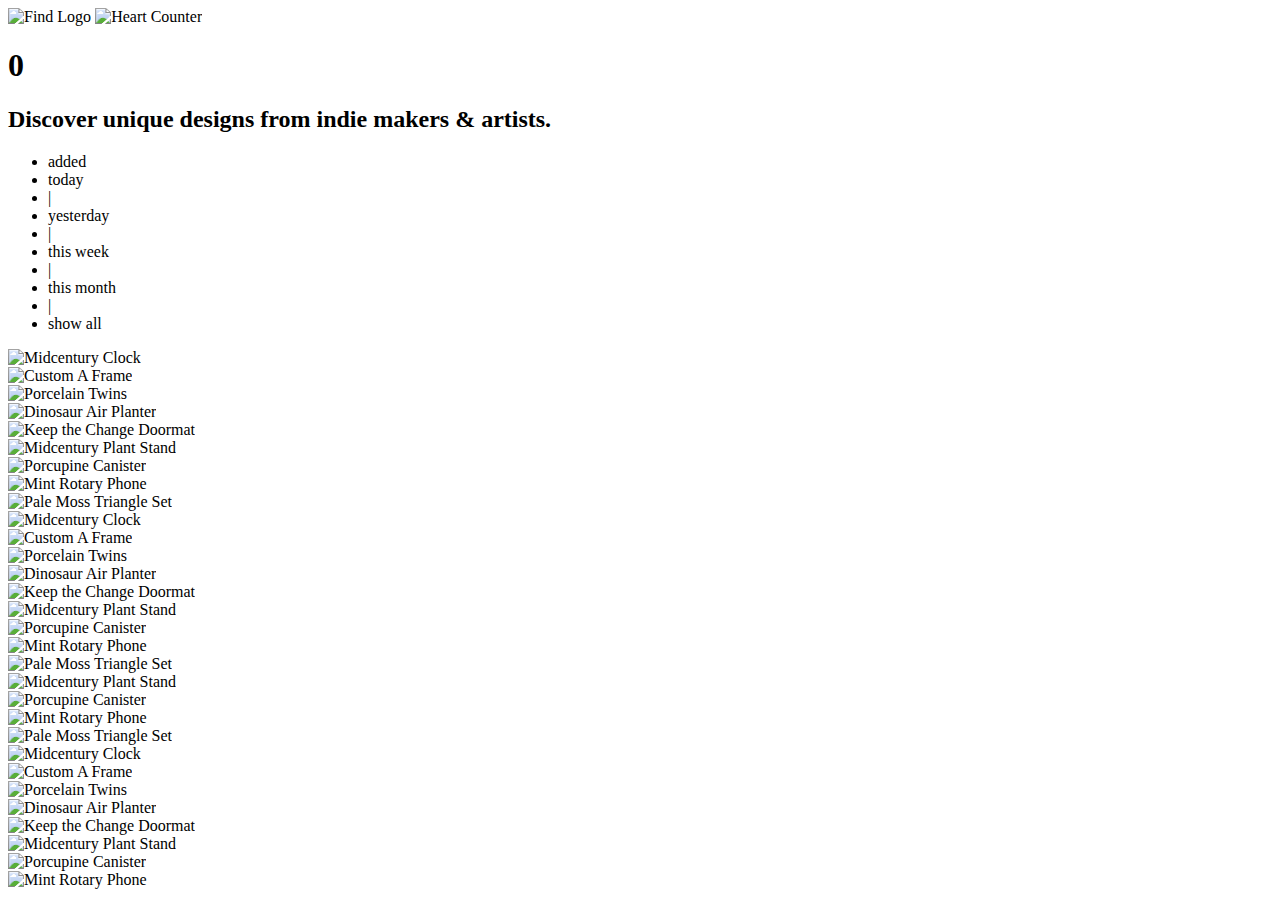
==== index.html @ 9d2da2a3 "adding files" ====
<!DOCTYPE html>
<html>
   <head>
      <meta charset="utf-8">
      <meta name="viewport" content="width=device-width, initial-scale=1">
      <title>find</title>
      <link href='http://fonts.googleapis.com/css?family=Lato' rel='stylesheet' type='text/css'>
      <link href='http://fonts.googleapis.com/css?family=Oswald' rel='stylesheet' type='text/css'>
      <link rel="stylesheet" href="assets/stylesheets/styles.css">
   </head>
   <body>
    <div class="container">
      <header>
        <img src="assets/images/logo.png" alt="Find Logo" />
        <img src="assets/images/filledheart.png" alt="Heart Counter" />
        <h1>0</h1>
        <div class="slogan">
          <h2>Discover unique designs from indie makers & artists.</h2>
          </div>

      </header>
      <div class="sort">
        <ul>
          <li><span class="added">added</span></li>
          <li>today</li>
          <li>|</li>
          <li><span class="yesterday">yesterday</span></li>
          <li>|</li>
          <li>this week</li>
          <li>|</li>
          <li>this month</li>
          <li>|</li>
          <li>show all</li>
        </ul>
      </div>
          <div class="imagecontainer">
            <img src="assets/images/alarmclock.jpg" alt="Midcentury Clock" />
          </div>
          <div class="imagecontainer">
            <img src="assets/images/chiaozza.jpg" alt="Custom A Frame"/>
          </div>
          <div class="imagecontainer">
            <img src="assets/images/earthsea3.png" alt="Porcelain Twins"/>
          </div>
           <div class="imagecontainer">
            <img src="assets/images/esw.png" alt="Dinosaur Air Planter"/>
          </div>
          <div class="imagecontainer">
            <img src="assets/images/doormat.png" alt="Keep the Change Doormat"/>
          </div>
          <div class="imagecontainer">
            <img src="assets/images/planter.jpg" alt="Midcentury Plant Stand"/>
          </div>
           <div class="imagecontainer">
            <img src="assets/images/porcupine.jpg" alt="Porcupine Canister"/>
          </div>
          <div class="imagecontainer">
            <img src="assets/images/telephone.jpg" alt="Mint Rotary Phone"/>
          </div>
          <div class="imagecontainer">
            <img src="assets/images/triangles.png" alt="Pale Moss Triangle Set"/>
          </div>
          <div class="imagecontainer">
            <img src="assets/images/alarmclock.jpg" alt="Midcentury Clock" />
          </div>
          <div class="imagecontainer">
            <img src="assets/images/chiaozza.jpg" alt="Custom A Frame"/>
          </div>
          <div class="imagecontainer">
            <img src="assets/images/earthsea3.png" alt="Porcelain Twins"/>
          </div>
           <div class="imagecontainer">
            <img src="assets/images/esw.png" alt="Dinosaur Air Planter"/>
          </div>
          <div class="imagecontainer">
            <img src="assets/images/doormat.png" alt="Keep the Change Doormat"/>
          </div>
          <div class="imagecontainer">
            <img src="assets/images/planter.jpg" alt="Midcentury Plant Stand"/>
          </div>
           <div class="imagecontainer">
            <img src="assets/images/porcupine.jpg" alt="Porcupine Canister"/>
          </div>
          <div class="imagecontainer">
            <img src="assets/images/telephone.jpg" alt="Mint Rotary Phone"/>
          </div>
          <div class="imagecontainer">
            <img src="assets/images/triangles.png" alt="Pale Moss Triangle Set"/>
          </div>
          <div class="imagecontainer">
            <img src="assets/images/planter.jpg" alt="Midcentury Plant Stand"/>
          </div>
           <div class="imagecontainer">
            <img src="assets/images/porcupine.jpg" alt="Porcupine Canister"/>
          </div>
          <div class="imagecontainer">
            <img src="assets/images/telephone.jpg" alt="Mint Rotary Phone"/>
          </div>
          <div class="imagecontainer">
            <img src="assets/images/triangles.png" alt="Pale Moss Triangle Set"/>
          </div>
          <div class="imagecontainer">
            <img src="assets/images/alarmclock.jpg" alt="Midcentury Clock" />
          </div>
          <div class="imagecontainer">
            <img src="assets/images/chiaozza.jpg" alt="Custom A Frame"/>
          </div>
          <div class="imagecontainer">
            <img src="assets/images/earthsea3.png" alt="Porcelain Twins"/>
          </div>
           <div class="imagecontainer">
            <img src="assets/images/esw.png" alt="Dinosaur Air Planter"/>
          </div>
          <div class="imagecontainer">
            <img src="assets/images/doormat.png" alt="Keep the Change Doormat"/>
          </div>
          <div class="imagecontainer">
            <img src="assets/images/planter.jpg" alt="Midcentury Plant Stand"/>
          </div>
           <div class="imagecontainer">
            <img src="assets/images/porcupine.jpg" alt="Porcupine Canister"/>
          </div>
          <div class="imagecontainer">
            <img src="assets/images/telephone.jpg" alt="Mint Rotary Phone"/>
          </div>
    </div>
   </body>
</html>
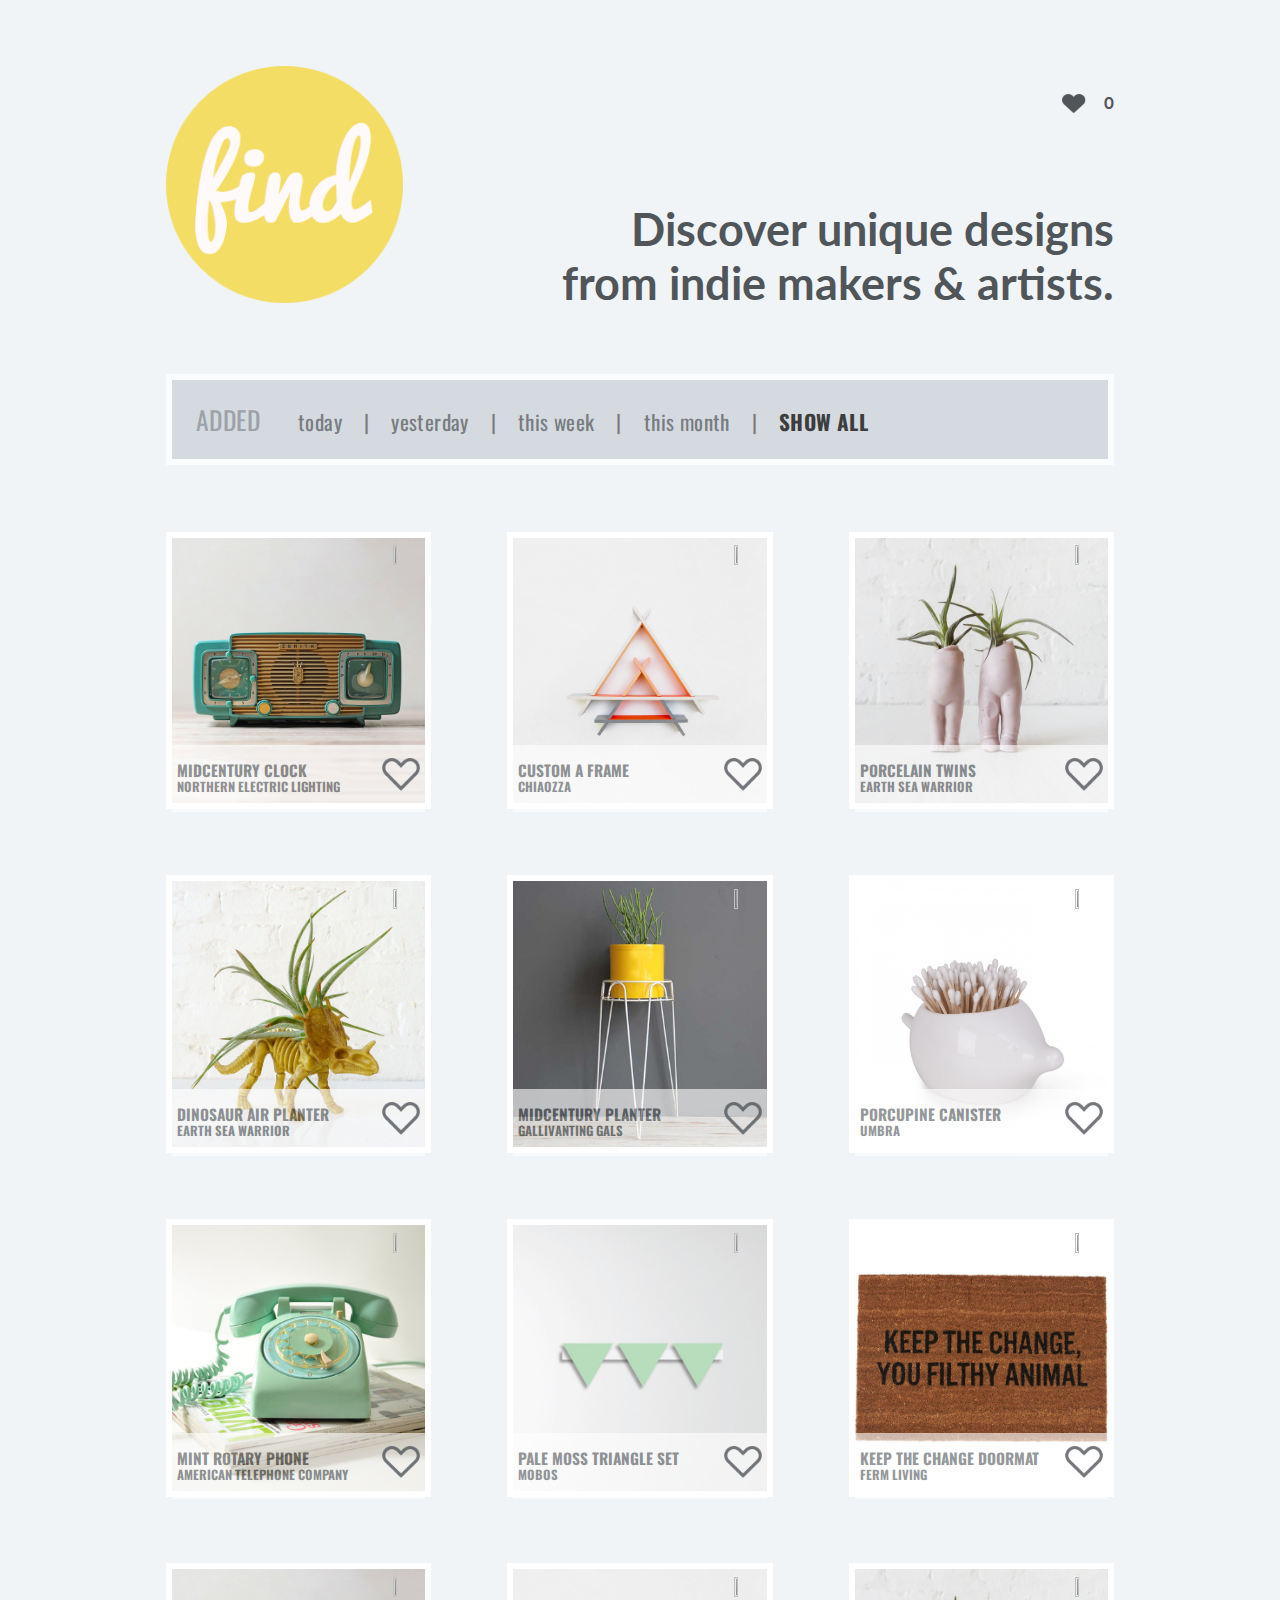
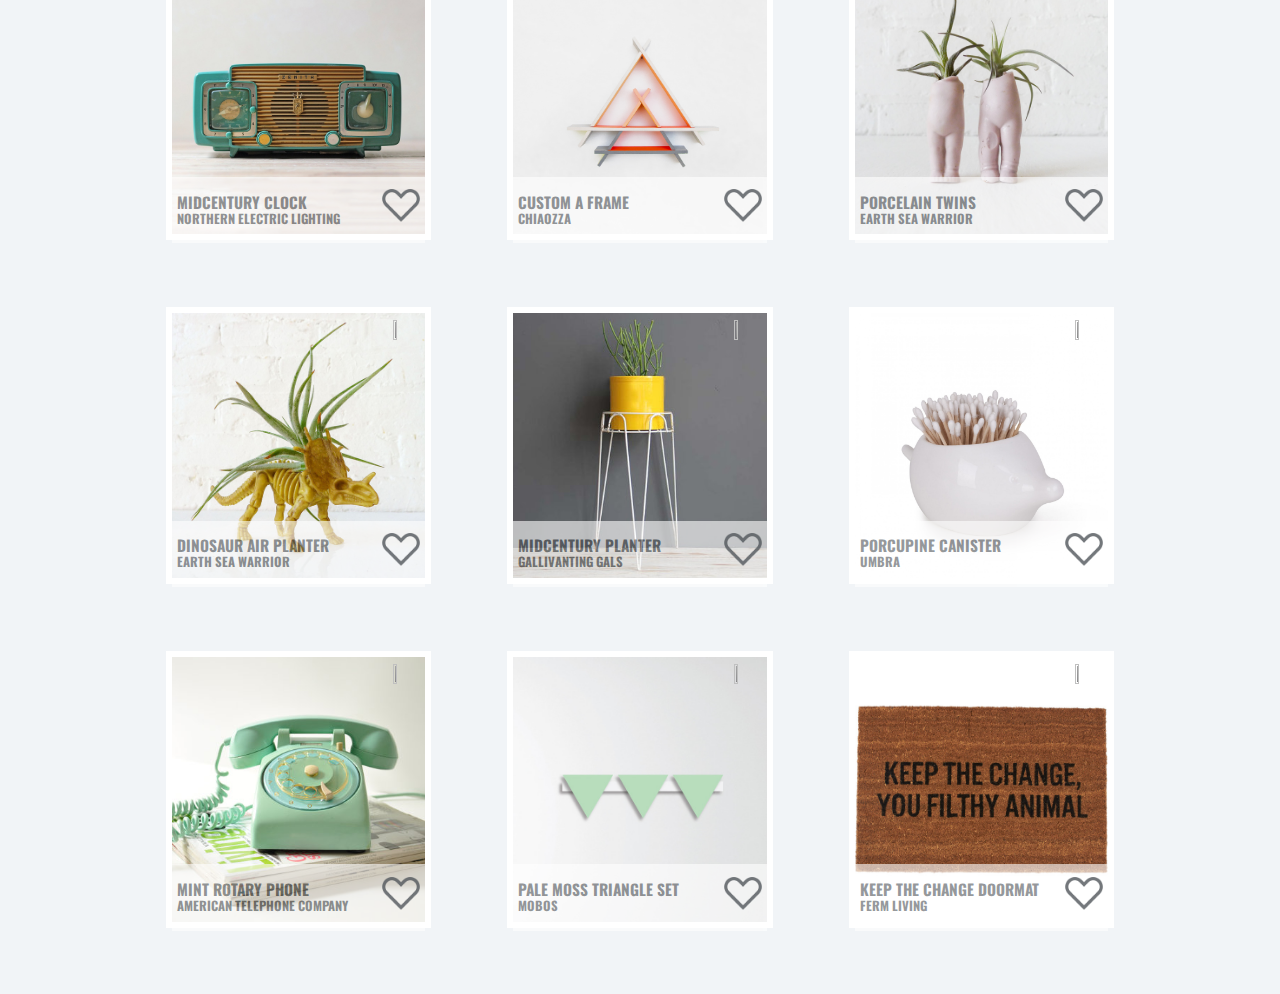
==== commit cfc84b2d: "adding all files" ====
--- a/index.html
+++ b/index.html
@@ -9,121 +9,392 @@
       <link rel="stylesheet" href="assets/stylesheets/styles.css">
    </head>
    <body>
-    <div class="container">
-      <header>
-        <img src="assets/images/logo.png" alt="Find Logo" />
-        <img src="assets/images/filledheart.png" alt="Heart Counter" />
-        <h1>0</h1>
-        <div class="slogan">
-          <h2>Discover unique designs from indie makers & artists.</h2>
-          </div>
-
-      </header>
-      <div class="sort">
-        <ul>
-          <li><span class="added">added</span></li>
-          <li>today</li>
-          <li>|</li>
-          <li><span class="yesterday">yesterday</span></li>
-          <li>|</li>
-          <li>this week</li>
-          <li>|</li>
-          <li>this month</li>
-          <li>|</li>
-          <li>show all</li>
-        </ul>
+      <div class="container">
+         <header>
+            <div class="logo">
+               <img src="assets/images/logo.png" alt="Find Logo"/>
+            </div>
+            <div class="counter">
+               <a href="favorites/index.html">
+                  <img src="assets/images/filledheart.png" />
+                  <h1>0</h1>
+               </a>
+            </div>
+            <div class="slogan">
+               <h2>Discover unique designs from indie makers & artists.</h2>
+            </div>
+         </header>
+         <div class="sort">
+            <ul>
+               <li><span class="added">added</li>
+               <li><a href="today/index.html">today</a></li>
+               <li>|</li>
+               <li>yesterday</li>
+               <li>|</li>
+               <li>this week</li>
+               <li>|</li>
+               <li>this month</li>
+               <li>|</li>
+               <li><span class="yesterday">show all</li>
+            </ul>
+         </div>
+           <div class="imagecontainer">
+
+
+            <a href="productview/index.html">
+              <img src="assets/images/alarmclock.jpg" alt="Midcentury Clock" />
+            </a>
+            <div class="expand">
+               <a href="productview/index.html">
+               <img src="assets/images/expand.png"></a>
+            </div>
+            <div class="productoverlay">
+               <p>
+               <h3>
+                  <a href="productview/index.html">
+                     Midcentury Clock
+               </h3>
+               <h4>Northern Electric Lighting</a></h4>
+               </p>
+            </div>
+            <div class="like">
+               <a href="likeproduct/index.html">
+                 <img src="assets/images/emptyheart.png" />
+               </a>
+            </div>
+         </div>
+
+
+
+
+         <div class="imagecontainer">
+            <a href="productview/index.html">
+            <img src="assets/images/chiaozza.jpg" alt="Custom A Frame" /></a>
+            <div class="expand">
+               <a href="productview/index.html">
+               <img src="assets/images/expand.png"></a>
+            </div>
+            <div class="productoverlay">
+               <p>
+               <h3>
+                  <a href="productview/index.html">
+                     Custom A Frame
+               </h3>
+               <h4>Chiaozza</a></h4>
+               </p>
+            </div>
+            <div class="like">
+               <img src="assets/images/emptyheart.png" />
+            </div>
+
+
+         </div><div class="imagecontainer">
+            <a href="productview/index.html">
+            <img src="assets/images/esw.png" alt="Porcelain Twins" /></a>
+            <div class="expand">
+               <a href="productview/index.html">
+               <img src="assets/images/expand.png"></a>
+            </div>
+            <div class="productoverlay">
+               <p>
+               <h3>
+                  <a href="productview/index.html">
+                     Porcelain Twins
+               </h3>
+               <h4>Earth Sea Warrior</a></h4>
+               </p>
+            </div>
+            <div class="like">
+               <img src="assets/images/emptyheart.png" />
+            </div>
+         </div><div class="imagecontainer">
+            <a href="productview/index.html">
+            <img src="assets/images/earthsea3.png" alt="Dinosaur Air Planter" /></a>
+            <div class="expand">
+               <a href="productview/index.html">
+               <img src="assets/images/expand.png"></a>
+            </div>
+            <div class="productoverlay">
+               <p>
+               <h3>
+                  <a href="productview/index.html">
+                     Dinosaur Air Planter
+               </h3>
+               <h4>Earth Sea Warrior</a></h4>
+               </p>
+            </div>
+            <div class="like">
+               <img src="assets/images/emptyheart.png" />
+            </div>
+         </div><div class="imagecontainer">
+            <a href="productview/index.html">
+            <img src="assets/images/planter.jpg" alt="Midcentury Planter" /></a>
+            <div class="expand">
+               <a href="productview/index.html">
+               <img src="assets/images/expand.png"></a>
+            </div>
+            <div class="productoverlay">
+               <p>
+               <h3>
+                  <a href="productview/index.html">
+                     Midcentury Planter
+               </h3>
+               <h4>Gallivanting Gals</a></h4>
+               </p>
+            </div>
+            <div class="like">
+               <img src="assets/images/emptyheart.png" />
+            </div>
+         </div><div class="imagecontainer">
+            <a href="productview/index.html">
+            <img src="assets/images/porcupine.jpg" alt="Porcupine Canister" /></a>
+            <div class="expand">
+               <a href="productview/index.html">
+               <img src="assets/images/expand.png"></a>
+            </div>
+            <div class="productoverlay">
+               <p>
+               <h3>
+                  <a href="productview/index.html">
+                     Porcupine Canister
+               </h3>
+               <h4>Umbra</a></h4>
+               </p>
+            </div>
+            <div class="like">
+               <img src="assets/images/emptyheart.png" />
+            </div>
+         </div><div class="imagecontainer">
+            <a href="productview/index.html">
+            <img src="assets/images/telephone.jpg" alt="Mint Rotary Phone" /></a>
+            <div class="expand">
+               <a href="productview/index.html">
+               <img src="assets/images/expand.png"></a>
+            </div>
+            <div class="productoverlay">
+               <p>
+               <h3>
+                  <a href="productview/index.html">
+                     Mint Rotary Phone
+               </h3>
+               <h4>American Telephone Company</a></h4>
+               </p>
+            </div>
+            <div class="like">
+               <img src="assets/images/emptyheart.png" />
+            </div>
+         </div><div class="imagecontainer">
+            <a href="productview/index.html">
+            <img src="assets/images/triangles.png" alt="Pale Moss Triangle Set" /></a>
+            <div class="expand">
+               <a href="productview/index.html">
+               <img src="assets/images/expand.png"></a>
+            </div>
+            <div class="productoverlay">
+               <p>
+               <h3>
+                  <a href="productview/index.html">
+                     Pale Moss Triangle Set
+               </h3>
+               <h4>MOBOS</a></h4>
+               </p>
+            </div>
+            <div class="like">
+               <img src="assets/images/emptyheart.png" />
+            </div>
+         </div><div class="imagecontainer">
+            <a href="productview/index.html">
+            <img src="assets/images/doormat.png" alt="Keep the Change Doormat" /></a>
+            <div class="expand">
+               <a href="productview/index.html">
+               <img src="assets/images/expand.png"></a>
+            </div>
+            <div class="productoverlay">
+               <p>
+               <h3>
+                  <a href="productview/index.html">
+                     Keep the Change Doormat
+               </h3>
+               <h4>Ferm Living</a></h4>
+               </p>
+            </div>
+            <div class="like">
+               <img src="assets/images/emptyheart.png" />
+            </div>
+         </div> <div class="imagecontainer">
+            <a href="productview/index.html">
+            <img src="assets/images/alarmclock.jpg" alt="Midcentury Clock" /></a>
+            <div class="expand">
+               <a href="productview/index.html">
+               <img src="assets/images/expand.png"></a>
+            </div>
+            <div class="productoverlay">
+               <p>
+               <h3>
+                  <a href="productview/index.html">
+                     Midcentury Clock
+               </h3>
+               <h4>Northern Electric Lighting</a></h4>
+               </p>
+            </div>
+            <div class="like">
+               <img src="assets/images/emptyheart.png" />
+            </div>
+         </div>
+         <div class="imagecontainer">
+            <a href="productview/index.html">
+            <img src="assets/images/chiaozza.jpg" alt="Custom A Frame" /></a>
+            <div class="expand">
+               <a href="productview/index.html">
+               <img src="assets/images/expand.png"></a>
+            </div>
+            <div class="productoverlay">
+               <p>
+               <h3>
+                  <a href="productview/index.html">
+                     Custom A Frame
+               </h3>
+               <h4>Chiaozza</a></h4>
+               </p>
+            </div>
+            <div class="like">
+               <img src="assets/images/emptyheart.png" />
+            </div>
+         </div><div class="imagecontainer">
+            <a href="productview/index.html">
+            <img src="assets/images/esw.png" alt="Porcelain Twins" /></a>
+            <div class="expand">
+               <a href="productview/index.html">
+               <img src="assets/images/expand.png"></a>
+            </div>
+            <div class="productoverlay">
+               <p>
+               <h3>
+                  <a href="productview/index.html">
+                     Porcelain Twins
+               </h3>
+               <h4>Earth Sea Warrior</a></h4>
+               </p>
+            </div>
+            <div class="like">
+               <img src="assets/images/emptyheart.png" />
+            </div>
+         </div><div class="imagecontainer">
+            <a href="productview/index.html">
+            <img src="assets/images/earthsea3.png" alt="Dinosaur Air Planter" /></a>
+            <div class="expand">
+               <a href="productview/index.html">
+               <img src="assets/images/expand.png"></a>
+            </div>
+            <div class="productoverlay">
+               <p>
+               <h3>
+                  <a href="productview/index.html">
+                     Dinosaur Air Planter
+               </h3>
+               <h4>Earth Sea Warrior</a></h4>
+               </p>
+            </div>
+            <div class="like">
+               <img src="assets/images/emptyheart.png" />
+            </div>
+         </div><div class="imagecontainer">
+            <a href="productview/index.html">
+            <img src="assets/images/planter.jpg" alt="Midcentury Planter" /></a>
+            <div class="expand">
+               <a href="productview/index.html">
+               <img src="assets/images/expand.png"></a>
+            </div>
+            <div class="productoverlay">
+               <p>
+               <h3>
+                  <a href="productview/index.html">
+                     Midcentury Planter
+               </h3>
+               <h4>Gallivanting Gals</a></h4>
+               </p>
+            </div>
+            <div class="like">
+               <img src="assets/images/emptyheart.png" />
+            </div>
+         </div><div class="imagecontainer">
+            <a href="productview/index.html">
+            <img src="assets/images/porcupine.jpg" alt="Porcupine Canister" /></a>
+            <div class="expand">
+               <a href="productview/index.html">
+               <img src="assets/images/expand.png"></a>
+            </div>
+            <div class="productoverlay">
+               <p>
+               <h3>
+                  <a href="productview/index.html">
+                     Porcupine Canister
+               </h3>
+               <h4>Umbra</a></h4>
+               </p>
+            </div>
+            <div class="like">
+               <img src="assets/images/emptyheart.png" />
+            </div>
+         </div><div class="imagecontainer">
+            <a href="productview/index.html">
+            <img src="assets/images/telephone.jpg" alt="Mint Rotary Phone" /></a>
+            <div class="expand">
+               <a href="productview/index.html">
+               <img src="assets/images/expand.png"></a>
+            </div>
+            <div class="productoverlay">
+               <p>
+               <h3>
+                  <a href="productview/index.html">
+                     Mint Rotary Phone
+               </h3>
+               <h4>American Telephone Company</a></h4>
+               </p>
+            </div>
+            <div class="like">
+               <img src="assets/images/emptyheart.png" />
+            </div>
+         </div><div class="imagecontainer">
+            <a href="productview/index.html">
+            <img src="assets/images/triangles.png" alt="Pale Moss Triangle Set" /></a>
+            <div class="expand">
+               <a href="productview/index.html">
+               <img src="assets/images/expand.png"></a>
+            </div>
+            <div class="productoverlay">
+               <p>
+               <h3>
+                  <a href="productview/index.html">
+                     Pale Moss Triangle Set
+               </h3>
+               <h4>MOBOS</a></h4>
+               </p>
+            </div>
+            <div class="like">
+               <img src="assets/images/emptyheart.png" />
+            </div>
+         </div><div class="imagecontainer">
+            <a href="productview/index.html">
+            <img src="assets/images/doormat.png" alt="Keep the Change Doormat" /></a>
+            <div class="expand">
+               <a href="productview/index.html">
+               <img src="assets/images/expand.png"></a>
+            </div>
+            <div class="productoverlay">
+               <p>
+               <h3>
+                  <a href="productview/index.html">
+                     Keep the Change Doormat
+               </h3>
+               <h4>Ferm Living</a></h4>
+               </p>
+            </div>
+            <div class="like">
+               <img src="assets/images/emptyheart.png" />
+            </div>
+         </div>
       </div>
-          <div class="imagecontainer">
-            <img src="assets/images/alarmclock.jpg" alt="Midcentury Clock" />
-          </div>
-          <div class="imagecontainer">
-            <img src="assets/images/chiaozza.jpg" alt="Custom A Frame"/>
-          </div>
-          <div class="imagecontainer">
-            <img src="assets/images/earthsea3.png" alt="Porcelain Twins"/>
-          </div>
-           <div class="imagecontainer">
-            <img src="assets/images/esw.png" alt="Dinosaur Air Planter"/>
-          </div>
-          <div class="imagecontainer">
-            <img src="assets/images/doormat.png" alt="Keep the Change Doormat"/>
-          </div>
-          <div class="imagecontainer">
-            <img src="assets/images/planter.jpg" alt="Midcentury Plant Stand"/>
-          </div>
-           <div class="imagecontainer">
-            <img src="assets/images/porcupine.jpg" alt="Porcupine Canister"/>
-          </div>
-          <div class="imagecontainer">
-            <img src="assets/images/telephone.jpg" alt="Mint Rotary Phone"/>
-          </div>
-          <div class="imagecontainer">
-            <img src="assets/images/triangles.png" alt="Pale Moss Triangle Set"/>
-          </div>
-          <div class="imagecontainer">
-            <img src="assets/images/alarmclock.jpg" alt="Midcentury Clock" />
-          </div>
-          <div class="imagecontainer">
-            <img src="assets/images/chiaozza.jpg" alt="Custom A Frame"/>
-          </div>
-          <div class="imagecontainer">
-            <img src="assets/images/earthsea3.png" alt="Porcelain Twins"/>
-          </div>
-           <div class="imagecontainer">
-            <img src="assets/images/esw.png" alt="Dinosaur Air Planter"/>
-          </div>
-          <div class="imagecontainer">
-            <img src="assets/images/doormat.png" alt="Keep the Change Doormat"/>
-          </div>
-          <div class="imagecontainer">
-            <img src="assets/images/planter.jpg" alt="Midcentury Plant Stand"/>
-          </div>
-           <div class="imagecontainer">
-            <img src="assets/images/porcupine.jpg" alt="Porcupine Canister"/>
-          </div>
-          <div class="imagecontainer">
-            <img src="assets/images/telephone.jpg" alt="Mint Rotary Phone"/>
-          </div>
-          <div class="imagecontainer">
-            <img src="assets/images/triangles.png" alt="Pale Moss Triangle Set"/>
-          </div>
-          <div class="imagecontainer">
-            <img src="assets/images/planter.jpg" alt="Midcentury Plant Stand"/>
-          </div>
-           <div class="imagecontainer">
-            <img src="assets/images/porcupine.jpg" alt="Porcupine Canister"/>
-          </div>
-          <div class="imagecontainer">
-            <img src="assets/images/telephone.jpg" alt="Mint Rotary Phone"/>
-          </div>
-          <div class="imagecontainer">
-            <img src="assets/images/triangles.png" alt="Pale Moss Triangle Set"/>
-          </div>
-          <div class="imagecontainer">
-            <img src="assets/images/alarmclock.jpg" alt="Midcentury Clock" />
-          </div>
-          <div class="imagecontainer">
-            <img src="assets/images/chiaozza.jpg" alt="Custom A Frame"/>
-          </div>
-          <div class="imagecontainer">
-            <img src="assets/images/earthsea3.png" alt="Porcelain Twins"/>
-          </div>
-           <div class="imagecontainer">
-            <img src="assets/images/esw.png" alt="Dinosaur Air Planter"/>
-          </div>
-          <div class="imagecontainer">
-            <img src="assets/images/doormat.png" alt="Keep the Change Doormat"/>
-          </div>
-          <div class="imagecontainer">
-            <img src="assets/images/planter.jpg" alt="Midcentury Plant Stand"/>
-          </div>
-           <div class="imagecontainer">
-            <img src="assets/images/porcupine.jpg" alt="Porcupine Canister"/>
-          </div>
-          <div class="imagecontainer">
-            <img src="assets/images/telephone.jpg" alt="Mint Rotary Phone"/>
-          </div>
-    </div>
+      </div>
    </body>
 </html>
-
--- a/assets/stylesheets/styles.css
+++ b/assets/stylesheets/styles.css
@@ -0,0 +1,205 @@
+@media screen and (max-width: 500px) and (min-width: 350px) {
+  .slogan {
+    width: 100%;
+    position: absolute;
+    top: 25%;
+    margin-left: 12%; }
+
+  .sort {
+    margin-top: 25%;
+    height: 60px; }
+
+  .imagecontainer img {
+    width: 350px;
+    height: 350px;
+    position: relative;
+    clear: left;
+    float: left; } }
+*, *:before, *:after {
+  -moz-box-sizing: border-box;
+  -webkit-box-sizing: border-box;
+  box-sizing: border-box; }
+
+body {
+  background-color: #F1F4F7; }
+
+.container {
+  max-width: 1200px;
+  width: 75%;
+  margin: 0 auto;
+  font-size: 100%; }
+
+header {
+  margin-bottom: 7%;
+  margin-top: 7%; }
+  header .logo img {
+    width: 25%;
+    height: 25%;
+    position: relative; }
+  header .logo2 img {
+    width: 15%;
+    height: 15%;
+    position: relative; }
+  header .counter img {
+    width: 2.5%;
+    height: auto;
+    float: right;
+    margin-top: -22.5%;
+    margin-right: 3%;
+    position: relative; }
+  header .counter2 img {
+    width: 2.5%;
+    height: auto;
+    float: right;
+    margin-top: -12%;
+    margin-right: 3%;
+    position: relative; }
+
+h1 {
+  color: #50555A;
+  font-family: "Lato", sans-serif;
+  font-size: 1.35vw;
+  position: relative;
+  float: right;
+  margin-top: -22.75%; }
+
+h2 {
+  color: #50555A;
+  font-family: "Lato", sans-serif;
+  font-size: 3.5vw;
+  text-align: right; }
+
+h5 {
+  color: #50555A;
+  font-family: "Lato", sans-serif;
+  font-size: 1.35vw;
+  position: relative;
+  float: right;
+  margin-top: -12%; }
+
+.faves {
+  position: relative;
+  padding-top: 15%; }
+
+.slogan {
+  width: 60%;
+  float: right;
+  margin-top: -15%; }
+
+.sort {
+  background-color: #CCD2D9;
+  opacity: .75;
+  margin-bottom: 7%;
+  padding: .5% 0% .5% 0%;
+  border: 6px solid white; }
+  .sort ul {
+    list-style-type: none; }
+  .sort .added {
+    margin-left: -25%;
+    text-transform: uppercase;
+    color: #80878e;
+    font-size: 2vw; }
+  .sort .yesterday {
+    font-weight: 900;
+    color: black;
+    text-decoration: none;
+    text-transform: uppercase;
+    font-size: 1.65vw; }
+  .sort li {
+    display: inline-block;
+    font-family: "Oswald", sans-serif;
+    color: #50555A;
+    font-size: 1.65vw;
+    margin-right: 2%;
+    letter-spacing: 0.4px; }
+
+.imagecontainer {
+  position: relative;
+  width: 28%;
+  padding-bottom: 28%;
+  height: 0;
+  float: left;
+  margin-bottom: 7%;
+  border: 6px solid white;
+  background-color: white; }
+
+.add-designs {
+  margin-left: 15%; }
+
+img {
+  width: 100%;
+  height: 100%;
+  position: absolute;
+  object-fit: cover; }
+
+/*column 1*/
+.imagecontainer:nth-child(3n+1) {
+  float: left; }
+
+/*column 2*/
+.imagecontainer:nth-child(3n+4) {
+  margin-left: 8%; }
+
+/*column 3*/
+.imagecontainer:nth-child(3n+2) {
+  float: right;
+  margin-right: 0%; }
+
+.productoverlay {
+  background-color: white;
+  opacity: .6;
+  position: absolute;
+  padding: 1%;
+  margin-top: 82%;
+  width: 100%;
+  height: 25%; }
+
+.like img {
+  position: relative;
+  width: 15%;
+  float: right;
+  margin-right: -11%;
+  margin-top: 87%;
+  opacity: .8; }
+
+.expand img {
+  position: relative;
+  width: 13%;
+  float: right;
+  padding-top: 3%;
+  padding-right: 3%; }
+
+h3 {
+  font-family: "Oswald", sans-serif;
+  line-height: .5%;
+  font-size: 1.2vw;
+  text-transform: uppercase;
+  margin-left: 1%; }
+
+h4 {
+  font-family: "Oswald", sans-serif;
+  line-height: .5%;
+  font-size: 1vw;
+  text-transform: uppercase;
+  margin-left: 1%; }
+
+p {
+  margin-top: 9%; }
+
+a:link {
+  color: #50555A;
+  text-decoration: none; }
+
+a:visited {
+  color: #50555A;
+  text-decoration: none; }
+
+a:hover {
+  color: #50555A;
+  text-decoration: none; }
+
+a:active {
+  color: #50555A;
+  text-decoration: none; }
+
+/*# sourceMappingURL=styles.css.map */
